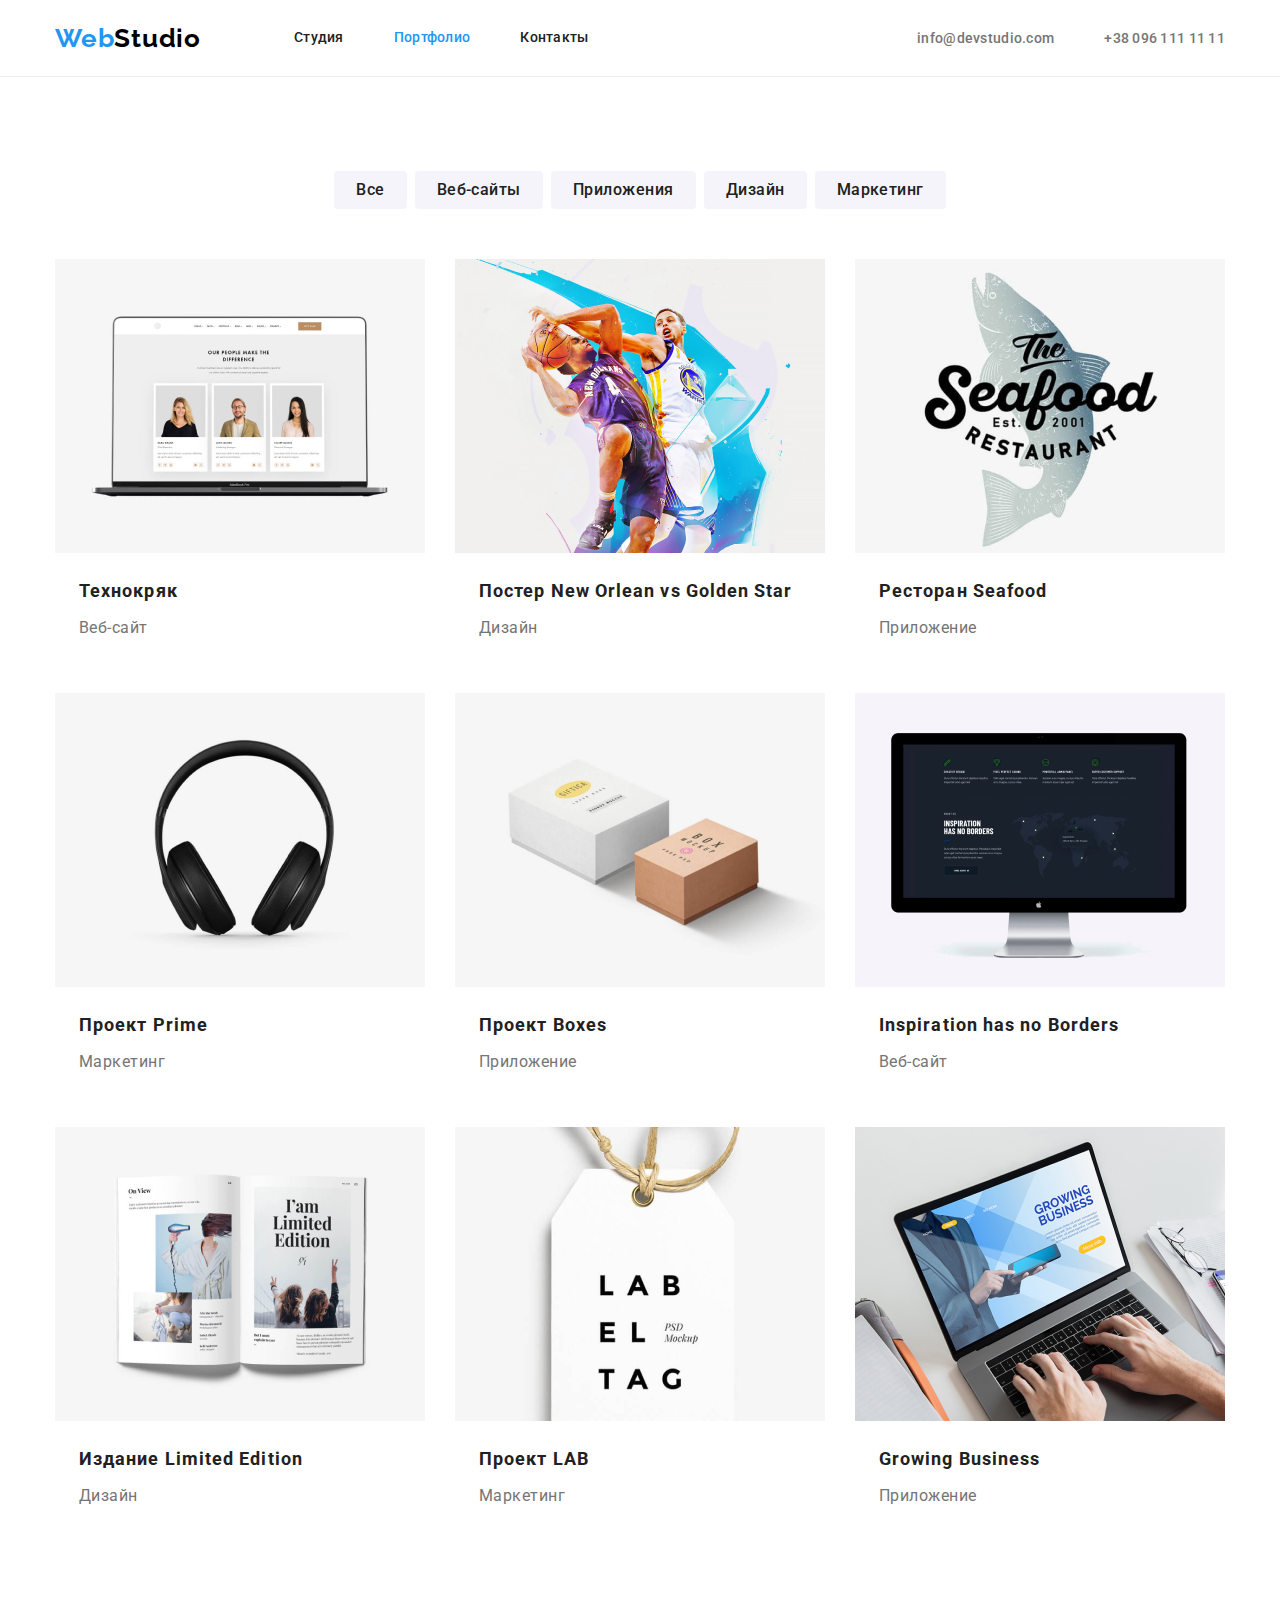
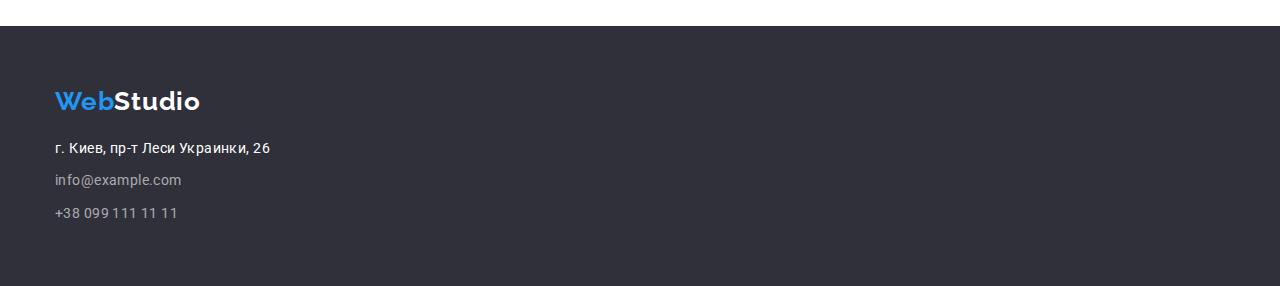
==== portfolio.html @ 9922e3a5 "Добавляет основные файлы" ====
<!DOCTYPE html>
<html lang="ru">
	<head>
		<meta charset="UTF-8" />
		<meta name="viewport" content="width=device-width, initial-scale=1.0" />
		<title>Document</title>

		<link
			href="https://fonts.googleapis.com/css2?family=Raleway&family=Roboto:wght@400;500;700;900&display=swap"
			rel="stylesheet"
		/>
		<link
			rel="stylesheet"
			href="https://cdnjs.cloudflare.com/ajax/libs/modern-normalize/0.7.0/modern-normalize.min.css"
		/>
		<link rel="stylesheet" href="./css/styles.css" />
	</head>
	<body>
		<!-- Навигация -->

		<header class="page-header">
			<div class="container main-nav">
				<nav class="nav">
					<a href="./index.html" class="link logo">
						<span class="logo-web">Web</span><span class="logo-studio">Studio</span></a
					>
					<ul class="site-nav list">
						<li class="item"><a href="./index.html" class="link">Студия</a></li>
						<li class="item"><a href="./portfolio.html" class="link current">Портфолио</a></li>
						<li class="item"><a href="" class="link">Контакты</a></li>
					</ul>
				</nav>

				<ul class="contacts list">
					<li class="item"><a href="mailto:info@devstudio.com" class="contacts-header link">info@devstudio.com</a></li>
					<li class="item"><a href="tel:+380961111111" class="contacts-header link">+38 096 111 11 11</a></li>
				</ul>
			</div>
		</header>
		<main>
			<section class="section">
				<div class="container portfolio">
					<!-- <h1 class="section-title">Портфолио</h1> -->
					<ul class="button-list list">
						<li class="button-item"><button type="button" class="portfolio-button">Все</button></li>
						<li class="button-item"><button type="button" class="portfolio-button">Веб-сайты</button></li>
						<li class="button-item"><button type="button" class="portfolio-button">Приложения</button></li>
						<li class="button-item"><button type="button" class="portfolio-button">Дизайн</button></li>
						<li class="button-item"><button type="button" class="portfolio-button">Маркетинг</button></li>
					</ul>
				</div>
				<div class="container">
					<ul class="gallery list">
						<li class="item">
							<a href="" class="link">
								<img src="./images/tehnokryak.jpg" alt="" width="370" />
								<h2 class="title">Технокряк</h2>
								<p class="text">Веб-сайт</p>
							</a>
						</li>
						<li class="item">
							<a href="" class="link"
								><img src="./images/new-orlean.jpg" alt="" width="370" />
								<h2 class="title">Постер New Orlean vs Golden Star</h2>
								<p class="text">Дизайн</p>
							</a>
						</li>
						<li class="item">
							<a href="" class="link"
								><img src="./images/seafood.jpg" alt="" width="370" />
								<h2 class="title">Ресторан Seafood</h2>
								<p class="text">Приложение</p>
							</a>
						</li>
						<li class="item">
							<a href="" class="link"
								><img src="./images/prime.jpg" alt="" width="370" />
								<h2 class="title">Проект Prime</h2>
								<p class="text">Маркетинг</p>
							</a>
						</li>
						<li class="item">
							<a href="" class="link"
								><img src="./images/boxes.jpg" alt="" width="370" />
								<h2 class="title">Проект Boxes</h2>
								<p class="text">Приложение</p>
							</a>
						</li>
						<li class="item">
							<a href="" class="link"
								><img src="./images/inspiration.jpg" alt="" width="370" />
								<h2 class="title">Inspiration has no Borders</h2>
								<p class="text">Веб-сайт</p>
							</a>
						</li>
						<li class="item">
							<a href="" class="link"
								><img src="./images/limited.jpg" alt="" width="370" />
								<h2 class="title">Издание Limited Edition</h2>
								<p class="text">Дизайн</p>
							</a>
						</li>
						<li class="item">
							<a href="" class="link"
								><img src="./images/lab.jpg" alt="" width="370" />
								<h2 class="title">Проект LAB</h2>
								<p class="text">Маркетинг</p>
							</a>
						</li>
						<li class="item">
							<a href="" class="link"
								><img src="./images/business.jpg" alt="" width="370" />
								<h2 class="title">Growing Business</h2>
								<p class="text">Приложение</p>
							</a>
						</li>
					</ul>
				</div>
			</section>
		</main>
		<footer class="page-footer">
			<div class="container">
				<a href="./index.html" class="link logo">
					<span class="logo-web">Web</span><span class="logo-footer">Studio</span></a
				>
				<address class="address">
					<span class="address-footer">г. Киев, пр-т Леси Украинки, 26</span>
					<a href="mailto:info@example.com" class="contacts-footer link">info@example.com</a>
					<a href="tel:+380991111111" class="contacts-footer link">+38 099 111 11 11</a>
				</address>
			</div>
		</footer>
	</body>
</html>
---- css/styles.css ----
:root {
	--primary-text-color: #757575;
	--title-text-color: #212121;
	--accent-color: #2196f3;
	--text-white: #ffffff;
	--bg-secondary: #f5f4fa;
}

body {
	font-family: "Roboto", sans-serif;
	background-color: var(--text-white);
	color: var(--primary-text-color);
}

/* Common */

img {
	display: block;
	min-width: 100%;
	height: auto;
}

.list {
	list-style: none;
	margin: 0;
	padding: 0;
}

.link {
	text-decoration: none;
}

.container {
	width: 1200px;
	padding-left: 15px;
	padding-right: 15px;
	margin-left: auto;
	margin-right: auto;
	/* outline: 2px solid red; */
}

.section {
	padding-top: 94px;
	padding-bottom: 94px;
	/* outline: 2px solid green; */
}

/* .section .item + .item {
	margin-left: 30px;
} */

.section-title {
	margin-top: 0;
	margin-bottom: 50px;

	color: var(--title-text-color);
	font-weight: 700;
	font-size: 36px;
	line-height: 1.16;
	text-align: center;
	letter-spacing: 0.03em;
}

.title {
	margin: 0;
	margin-bottom: 10px;

	color: var(--title-text-color);
}

.text {
	margin: 0;
	color: var(--primary-text-color);
}

/* Site nav */

.page-header {
	border-bottom: 1px solid #ececec;
}

/* Logo */

.logo {
	font-family: "Raleway", sans-serif;
	font-weight: 700;
	font-size: 26px;
	line-height: 1.19;
	letter-spacing: 0.03em;
}

.logo-web {
	color: var(--accent-color);
}

.logo-studio {
	color: #000000;
}

/* main nav */

.main-nav {
	display: flex;
	align-items: center;
}

.nav {
	display: flex;
	align-items: center;
}

.site-nav {
	display: flex;
	margin-left: 93px;
}

.site-nav .item + .item {
	margin-left: 50px;
}

/* .site-nav .item:not(:last-child) {
	margin-right: 50px;
} */

/* .site-nav .item {
	margin-right: 50px;
}

.site-nav .item:last-child {
	margin: 0;
} */

.site-nav .link {
	display: block;
	padding-top: 30px;
	padding-bottom: 30px;

	color: var(--title-text-color);
	font-weight: 500;
	font-size: 14px;
	line-height: 1.14;
	letter-spacing: 0.02em;
}

.site-nav .link:hover,
.site-nav .link:focus {
	color: var(--accent-color);
}

.site-nav .link.current {
	color: var(--accent-color);
}

/* contacts */

.contacts {
	display: flex;
	margin-left: auto;
}

.contacts .item + .item {
	margin-left: 50px;
}

.contacts-header {
	color: var(--primary-text-color);
	font-weight: 500;
	font-size: 14px;
	line-height: 1.14;
	letter-spacing: 0.02em;
}

.contacts-header:hover,
.contacts-header:focus {
	color: var(--accent-color);
}

/* HERO */

.hero {
	text-align: center;
	background-color: #2f303a;
}

.hero-title {
	color: var(--text-white);
	margin-top: 0;
	margin-bottom: 30px;
	font-weight: 900;
	font-size: 44px;
	line-height: 1.5;
	letter-spacing: 0.06em;
	text-transform: uppercase;
}

.hero-button {
	border: none;
	box-shadow: 0px 4px 4px rgba(0, 0, 0, 0.15);
	border-radius: 4px;
	padding: 10px 32px;
	min-width: 200px;

	background-color: var(--accent-color);
	color: var(--text-white);
	font-size: 16px;
	line-height: 1.9;
	text-align: center;
	letter-spacing: 0.06em;
}

/* Features */

.features {
	display: flex;
	flex-wrap: wrap;
}

.features .title {
	color: var(--title-text-color);
	font-weight: 700;
	font-size: 14px;
	line-height: 1.14;
	letter-spacing: 0.03em;
	text-transform: uppercase;
}
.features .text {
	font-weight: 400;
	font-size: 14px;
	line-height: 1.7;
	letter-spacing: 0.03em;
}

.features .item {
	flex-basis: calc((100% - 3 * 30px) / 4);
}

.features .item:not(:last-child) {
	margin-right: 30px;
}

/* Work */

.section.work {
	padding-top: 0;
}

.work {
	display: flex;
}

.work .item {
	flex-basis: calc((100% - 2 * 30px) / 3);
}

.work .item:not(:last-child) {
	margin-right: 30px;
}

/* STAFF */

.section.staff {
	flex-wrap: wrap;
	background-color: var(--bg-secondary);
}

.staff-list {
	display: flex;
}

.staff-list .item {
	flex-basis: calc((100% - 3 * 30px) / 4);
	box-shadow: 0px 1px 3px rgba(0, 0, 0, 0.12), 0px 1px 1px rgba(0, 0, 0, 0.14), 0px 2px 1px rgba(0, 0, 0, 0.2);
	border-radius: 0px 0px 4px 4px;
	background-color: var(--text-white);
}

.staff-list .item:not(:last-child) {
	margin-right: 30px;
}

.staff-list .title {
	margin-top: 30px;

	color: var(--title-text-color);
	font-weight: 500;
	font-size: 16px;
	line-height: 1.3;
	text-align: center;
	letter-spacing: 0.03em;
}

.staff-list .text {
	padding-bottom: 30px;
	font-weight: 400;
	font-size: 16px;
	line-height: 1.18;
	text-align: center;
	letter-spacing: 0.03em;
}

/* Footer */

.page-footer {
	padding-top: 60px;
	padding-bottom: 60px;
	background-color: #2f303a;
}

.page-footer .logo {
	display: block;
	margin-bottom: 20px;
}

.logo-footer {
	font-weight: 700;
	color: var(--text-white);
}

.address {
	font-style: normal;
	font-weight: 400;
	font-size: 14px;
	line-height: 1.7;
	letter-spacing: 0.03em;
}

.address-footer {
	display: block;
	margin-bottom: 9px;

	color: var(--text-white);
}

.contacts-footer {
	display: block;
	color: rgba(255, 255, 255, 0.6);
}

.contacts-footer:not(:last-child) {
	margin-bottom: 9px;
}

/* Портфолио */

.button-list {
	display: flex;
	margin-bottom: 50px;
	justify-content: center;
}

.portfolio-button {
	border: none;
	border-radius: 4px;
	padding: 6px 22px;

	background-color: var(--bg-secondary);
	color: var(--title-text-color);
	font-weight: 500;
	font-size: 16px;
	line-height: 1.6;
	letter-spacing: 0.03em;
}

.button-item:not(:last-child) {
	margin-right: 8px;
}

.portfolio-button:hover,
.portfolio-button:focus {
	background-color: var(--accent-color);
	color: var(--text-white);
	box-shadow: 0px 4px 4px rgba(0, 0, 0, 0.15);
}

.gallery {
	display: flex;
	flex-wrap: wrap;
}

.gallery .item {
	flex-basis: calc((100% - 2 * 30px) / 3);
	margin-right: 30px;
	margin-bottom: 30px;
}

.gallery .item:nth-child(3n + 1) {
	margin-left: 0;
}

.gallery .item:nth-child(3n) {
	margin-right: 0;
}

.gallery .item:nth-last-child(-n + 3) {
	margin-bottom: 0;
}

.gallery .title {
	margin-top: 20px;
	margin-bottom: 4px;
	padding-left: 24px;
	padding-right: 24px;

	font-weight: bold;
	font-style: normal;
	font-size: 18px;
	line-height: 2;
	letter-spacing: 0.06em;
}

.gallery .text {
	padding-left: 24px;
	padding-right: 24px;
	padding-bottom: 20px;

	font-weight: 400;
	font-size: 16px;
	line-height: 1.9;
	letter-spacing: 0.03em;
}
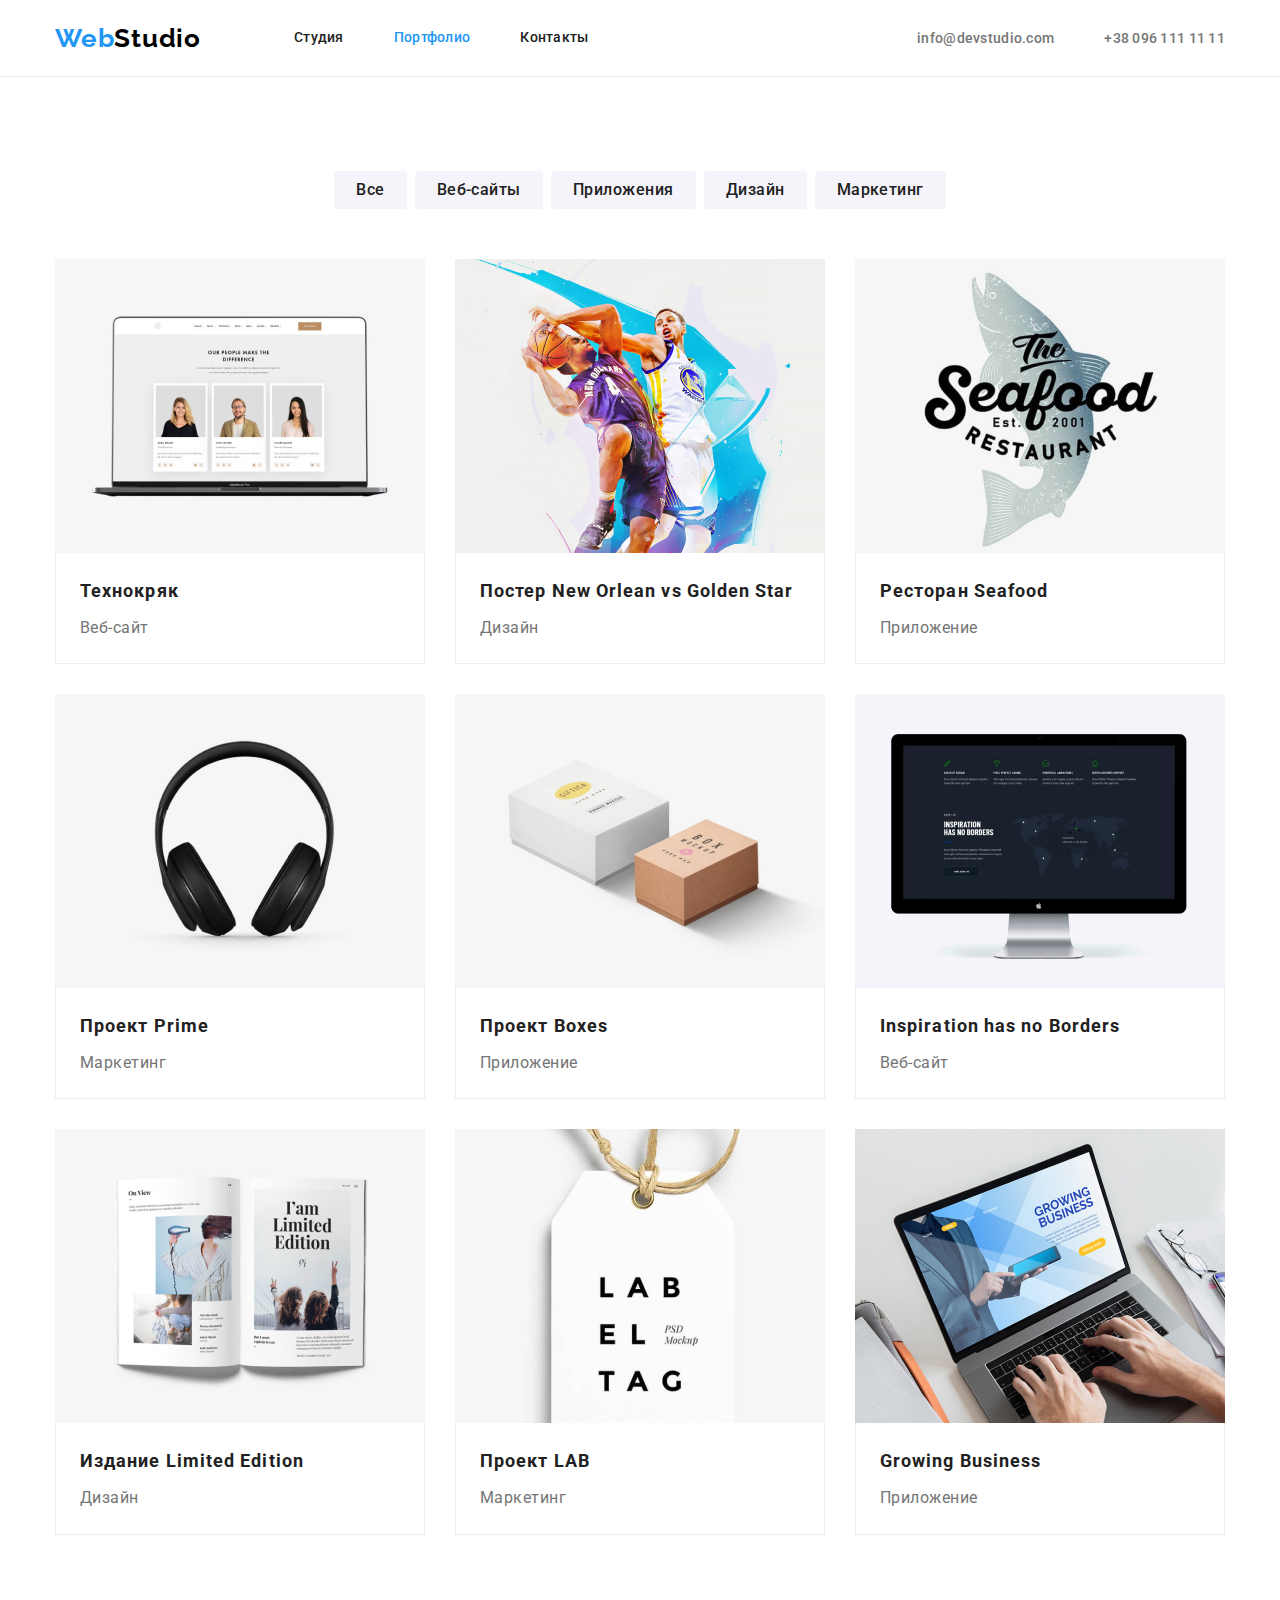
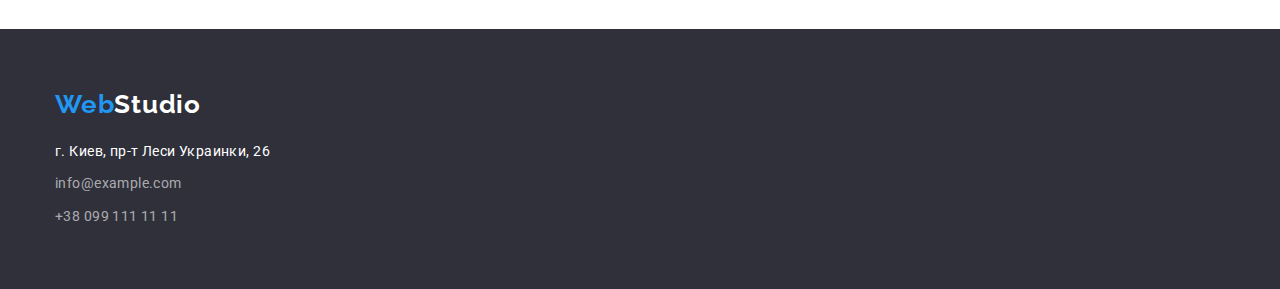
==== commit 99479096: "Вносит правки в Наша команда" ====
--- a/portfolio.html
+++ b/portfolio.html
@@ -54,64 +54,82 @@
 						<li class="item">
 							<a href="" class="link">
 								<img src="./images/tehnokryak.jpg" alt="" width="370" />
-								<h2 class="title">Технокряк</h2>
-								<p class="text">Веб-сайт</p>
+								<div class="gallery-content">
+									<h2 class="title">Технокряк</h2>
+									<p class="text">Веб-сайт</p>
+								</div>
 							</a>
 						</li>
 						<li class="item">
 							<a href="" class="link"
 								><img src="./images/new-orlean.jpg" alt="" width="370" />
-								<h2 class="title">Постер New Orlean vs Golden Star</h2>
-								<p class="text">Дизайн</p>
+								<div class="gallery-content">
+									<h2 class="title">Постер New Orlean vs Golden Star</h2>
+									<p class="text">Дизайн</p>
+								</div>
 							</a>
 						</li>
 						<li class="item">
 							<a href="" class="link"
 								><img src="./images/seafood.jpg" alt="" width="370" />
-								<h2 class="title">Ресторан Seafood</h2>
-								<p class="text">Приложение</p>
+								<div class="gallery-content">
+									<h2 class="title">Ресторан Seafood</h2>
+									<p class="text">Приложение</p>
+								</div>
 							</a>
 						</li>
 						<li class="item">
 							<a href="" class="link"
 								><img src="./images/prime.jpg" alt="" width="370" />
-								<h2 class="title">Проект Prime</h2>
-								<p class="text">Маркетинг</p>
+								<div class="gallery-content">
+									<h2 class="title">Проект Prime</h2>
+									<p class="text">Маркетинг</p>
+								</div>
 							</a>
 						</li>
 						<li class="item">
 							<a href="" class="link"
 								><img src="./images/boxes.jpg" alt="" width="370" />
-								<h2 class="title">Проект Boxes</h2>
-								<p class="text">Приложение</p>
+								<div class="gallery-content">
+									<h2 class="title">Проект Boxes</h2>
+									<p class="text">Приложение</p>
+								</div>
 							</a>
 						</li>
 						<li class="item">
 							<a href="" class="link"
 								><img src="./images/inspiration.jpg" alt="" width="370" />
-								<h2 class="title">Inspiration has no Borders</h2>
-								<p class="text">Веб-сайт</p>
+								<div class="gallery-content">
+									<h2 class="title">Inspiration has no Borders</h2>
+									<p class="text">Веб-сайт</p>
+								</div>
 							</a>
 						</li>
 						<li class="item">
 							<a href="" class="link"
 								><img src="./images/limited.jpg" alt="" width="370" />
-								<h2 class="title">Издание Limited Edition</h2>
-								<p class="text">Дизайн</p>
+								<div class="gallery-content">
+									<h2 class="title">Издание Limited Edition</h2>
+									<p class="text">Дизайн</p>
+								</div>
 							</a>
 						</li>
 						<li class="item">
 							<a href="" class="link"
 								><img src="./images/lab.jpg" alt="" width="370" />
-								<h2 class="title">Проект LAB</h2>
-								<p class="text">Маркетинг</p>
+								<div class="gallery-content">
+									<h2 class="title">Проект LAB</h2>
+									<p class="text">Маркетинг</p>
+								</div>
 							</a>
 						</li>
 						<li class="item">
 							<a href="" class="link"
 								><img src="./images/business.jpg" alt="" width="370" />
-								<h2 class="title">Growing Business</h2>
-								<p class="text">Приложение</p>
+								<div class="gallery-content">
+									<h2 class="title">Growing Business</h2>
+									<p class="text">Приложение</p>
+								</div>
 							</a>
 						</li>
 					</ul>
--- a/css/styles.css
+++ b/css/styles.css
@@ -278,9 +278,12 @@
 	margin-right: 30px;
 }
 
+.staff-content {
+	padding-top: 30px;
+	padding-bottom: 30px;
+}
+
 .staff-list .title {
-	margin-top: 30px;
-
 	color: var(--title-text-color);
 	font-weight: 500;
 	font-size: 16px;
@@ -290,12 +293,22 @@
 }
 
 .staff-list .text {
-	padding-bottom: 30px;
 	font-weight: 400;
 	font-size: 16px;
 	line-height: 1.18;
 	text-align: center;
 	letter-spacing: 0.03em;
+}
+
+/* Clients */
+
+.clients {
+	background-color: thistle;
+}
+
+.clients-list {
+	display: flex;
+	flex-wrap: wrap;
 }
 
 /* Footer */
@@ -340,7 +353,7 @@
 	margin-bottom: 9px;
 }
 
-/* Портфолио */
+/* Portfolio */
 
 .button-list {
 	display: flex;
@@ -396,7 +409,6 @@
 }
 
 .gallery .title {
-	margin-top: 20px;
 	margin-bottom: 4px;
 	padding-left: 24px;
 	padding-right: 24px;
@@ -411,10 +423,17 @@
 .gallery .text {
 	padding-left: 24px;
 	padding-right: 24px;
-	padding-bottom: 20px;
 
 	font-weight: 400;
 	font-size: 16px;
 	line-height: 1.9;
 	letter-spacing: 0.03em;
 }
+
+.gallery-content {
+	padding-top: 20px;
+	padding-bottom: 20px;
+	border-bottom: 1px solid #eeeeee;
+	border-left: 1px solid #eeeeee;
+	border-right: 1px solid #eeeeee;
+}
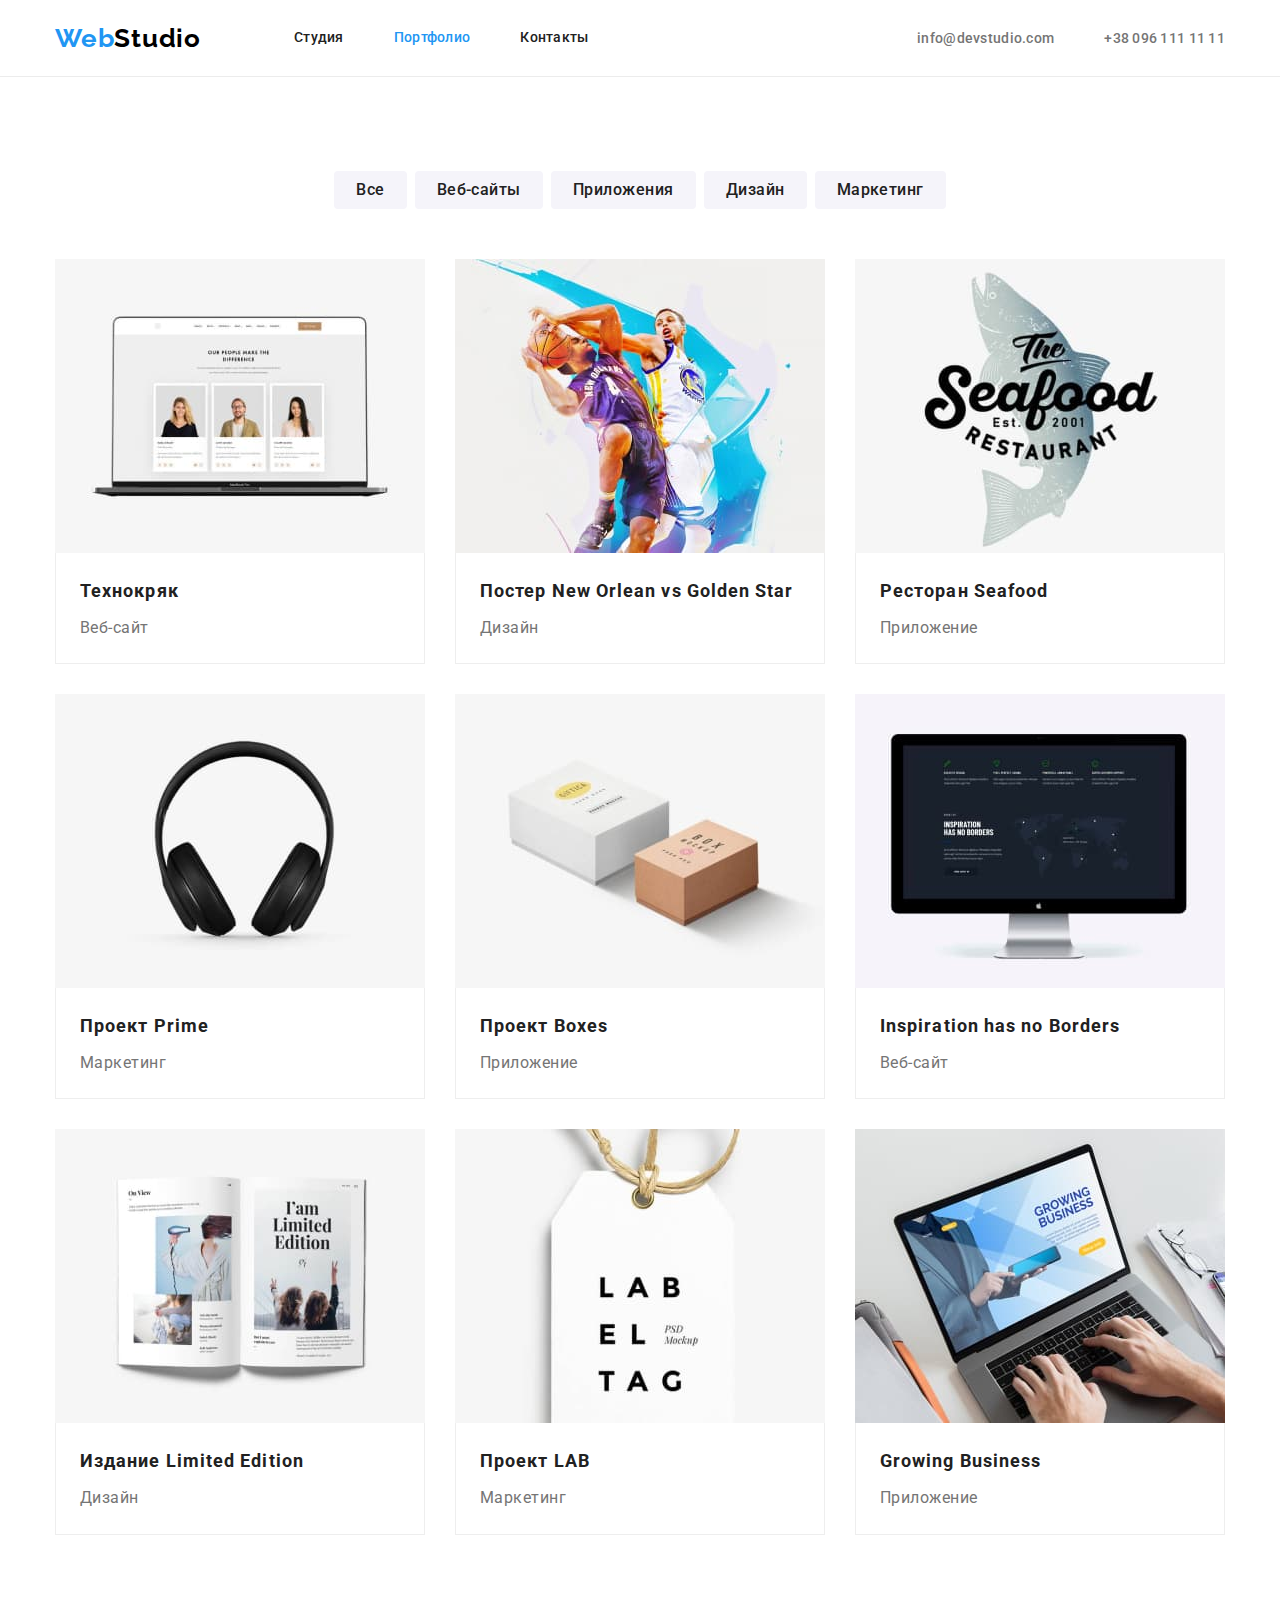
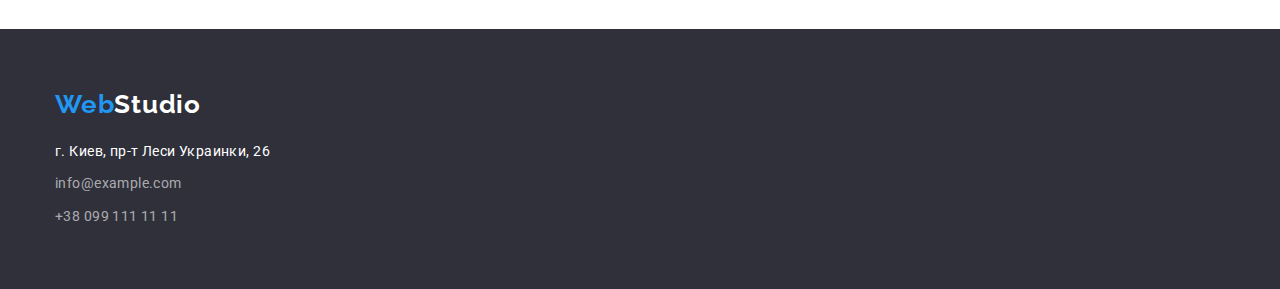
==== commit 47a3dc28: "Добавляет оптимизированные изображения" ====
--- a/portfolio.html
+++ b/portfolio.html
@@ -40,7 +40,7 @@
 		<main>
 			<section class="section">
 				<div class="container portfolio">
-					<!-- <h1 class="section-title">Портфолио</h1> -->
+					<h1 class="visually-hidden">Портфолио</h1>
 					<ul class="button-list list">
 						<li class="button-item"><button type="button" class="portfolio-button">Все</button></li>
 						<li class="button-item"><button type="button" class="portfolio-button">Веб-сайты</button></li>
--- a/css/styles.css
+++ b/css/styles.css
@@ -18,6 +18,19 @@
 	display: block;
 	min-width: 100%;
 	height: auto;
+}
+
+.visually-hidden {
+	position: absolute;
+	width: 1px;
+	height: 1px;
+	margin: -1px;
+	border: 0;
+	padding: 0;
+	clip: rect(0 0 0 0);
+	clip-path: inset(50%);
+	overflow: hidden;
+	white-space: nowrap;
 }
 
 .list {
@@ -178,8 +191,19 @@
 /* HERO */
 
 .hero {
+	max-width: 1600px;
+	height: 600px;
+	margin-left: auto;
+	margin-right: auto;
+	background-repeat: no-repeat;
+	background-size: cover;
+
 	text-align: center;
-	background-color: #2f303a;
+	background-image: linear-gradient(to right, rgba(47, 48, 58, 0.4), rgba(47, 48, 58, 0.4)) url("../images/hero.jpg");
+}
+
+.hero > .container {
+	max-width: 700px;
 }
 
 .hero-title {
@@ -410,8 +434,6 @@
 
 .gallery .title {
 	margin-bottom: 4px;
-	padding-left: 24px;
-	padding-right: 24px;
 
 	font-weight: bold;
 	font-style: normal;
@@ -421,9 +443,6 @@
 }
 
 .gallery .text {
-	padding-left: 24px;
-	padding-right: 24px;
-
 	font-weight: 400;
 	font-size: 16px;
 	line-height: 1.9;
@@ -431,8 +450,7 @@
 }
 
 .gallery-content {
-	padding-top: 20px;
-	padding-bottom: 20px;
+	padding: 20px 24px;
 	border-bottom: 1px solid #eeeeee;
 	border-left: 1px solid #eeeeee;
 	border-right: 1px solid #eeeeee;
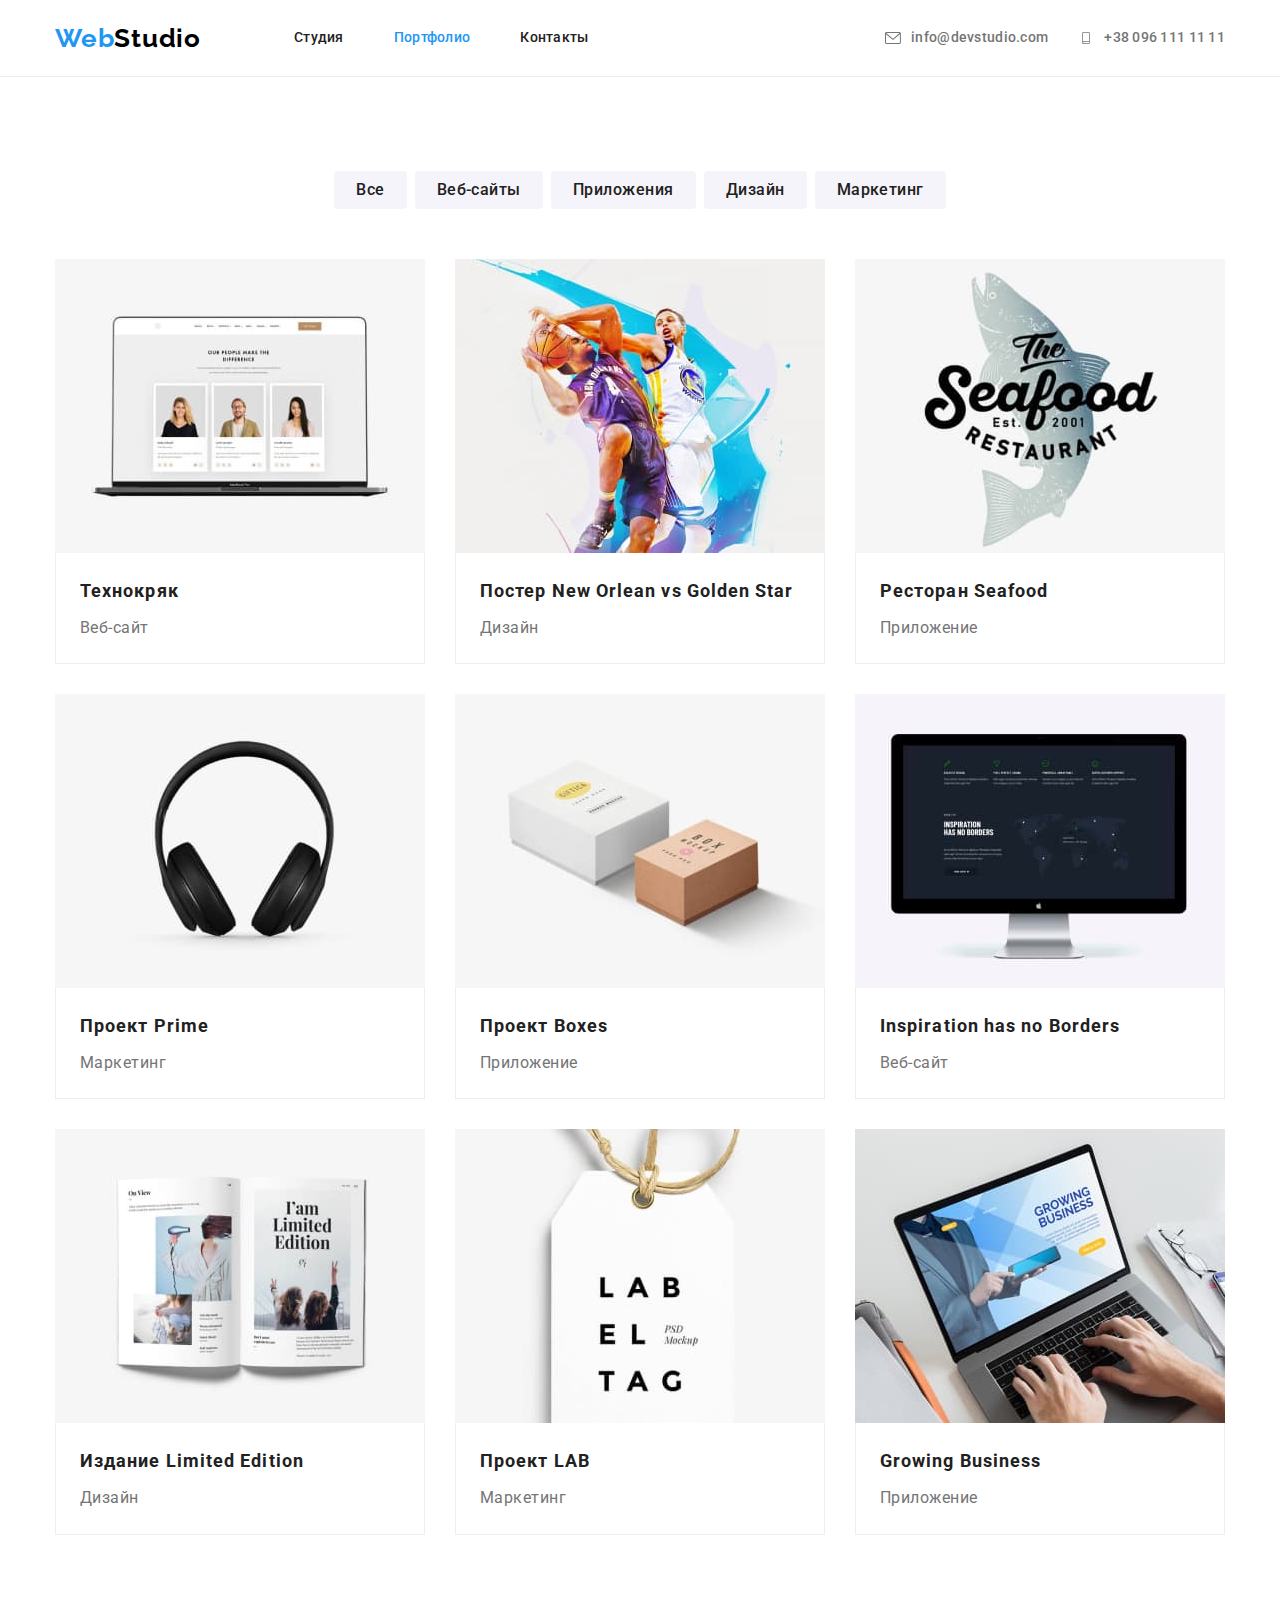
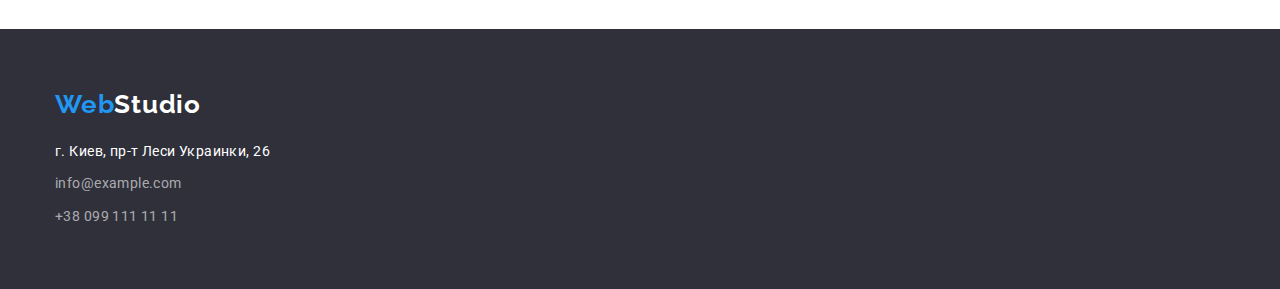
==== commit 1a8335e4: "Добавляет иконки contacts" ====
--- a/portfolio.html
+++ b/portfolio.html
@@ -32,8 +32,22 @@
 				</nav>
 
 				<ul class="contacts list">
-					<li class="item"><a href="mailto:info@devstudio.com" class="contacts-header link">info@devstudio.com</a></li>
-					<li class="item"><a href="tel:+380961111111" class="contacts-header link">+38 096 111 11 11</a></li>
+					<li class="item">
+						<a href="mailto:info@devstudio.com" class="contacts-header link">
+							<svg class="icon-envelope">
+								<use href="./images/symbol-defs.svg#icon-envelope"></use>
+							</svg>
+							info@devstudio.com</a
+						>
+					</li>
+					<li class="item">
+						<a href="tel:+380961111111" class="contacts-header link">
+							<svg class="icon-envelope">
+								<use href="./images/symbol-defs.svg#icon-smartphone"></use>
+							</svg>
+							+38 096 111 11 11</a
+						>
+					</li>
 				</ul>
 			</div>
 		</header>
--- a/css/styles.css
+++ b/css/styles.css
@@ -172,20 +172,37 @@
 }
 
 .contacts .item + .item {
-	margin-left: 50px;
+	margin-left: 30px;
 }
 
 .contacts-header {
-	color: var(--primary-text-color);
+	display: flex;
+
 	font-weight: 500;
 	font-size: 14px;
 	line-height: 1.14;
 	letter-spacing: 0.02em;
+	color: var(--primary-text-color);
 }
 
 .contacts-header:hover,
 .contacts-header:focus {
 	color: var(--accent-color);
+}
+
+.icon-envelope {
+	width: 16px;
+	height: 12px;
+	margin-right: 10px;
+	align-self: center;
+	fill: currentColor;
+}
+
+.icon-smartphone {
+	width: 16px;
+	height: 12px;
+	margin-right: 10px;
+	fill: currentColor;
 }
 
 /* HERO */
@@ -195,11 +212,12 @@
 	height: 600px;
 	margin-left: auto;
 	margin-right: auto;
+
+	background-color: #2f303a;
+	text-align: center;
+	background-image: linear-gradient(to right, rgba(47, 48, 58, 0.4), rgba(47, 48, 58, 0.4)), url("../images/hero.jpg");
 	background-repeat: no-repeat;
 	background-size: cover;
-
-	text-align: center;
-	background-image: linear-gradient(to right, rgba(47, 48, 58, 0.4), rgba(47, 48, 58, 0.4)) url("../images/hero.jpg");
 }
 
 .hero > .container {
@@ -210,6 +228,7 @@
 	color: var(--text-white);
 	margin-top: 0;
 	margin-bottom: 30px;
+	padding-top: 200px;
 	font-weight: 900;
 	font-size: 44px;
 	line-height: 1.5;
@@ -262,6 +281,34 @@
 	margin-right: 30px;
 }
 
+.features > .item::before {
+	content: "";
+	display: block;
+	height: 120px;
+	margin-bottom: 30px;
+	border-radius: 4px;
+	background-repeat: no-repeat;
+	background-size: 70px 70px;
+	background-position: center;
+	background-color: var(--bg-secondary);
+}
+
+.icon-mark::before {
+	background-image: url(../images/antenna.svg);
+}
+
+.icon-punctuality::before {
+	background-image: url(../images/clock.svg);
+}
+
+.icon-scheduling::before {
+	background-image: url(../images/diagram.svg);
+}
+
+.icon-technology::before {
+	background-image: url(../images/astronaut.svg);
+}
+
 /* Work */
 
 .section.work {
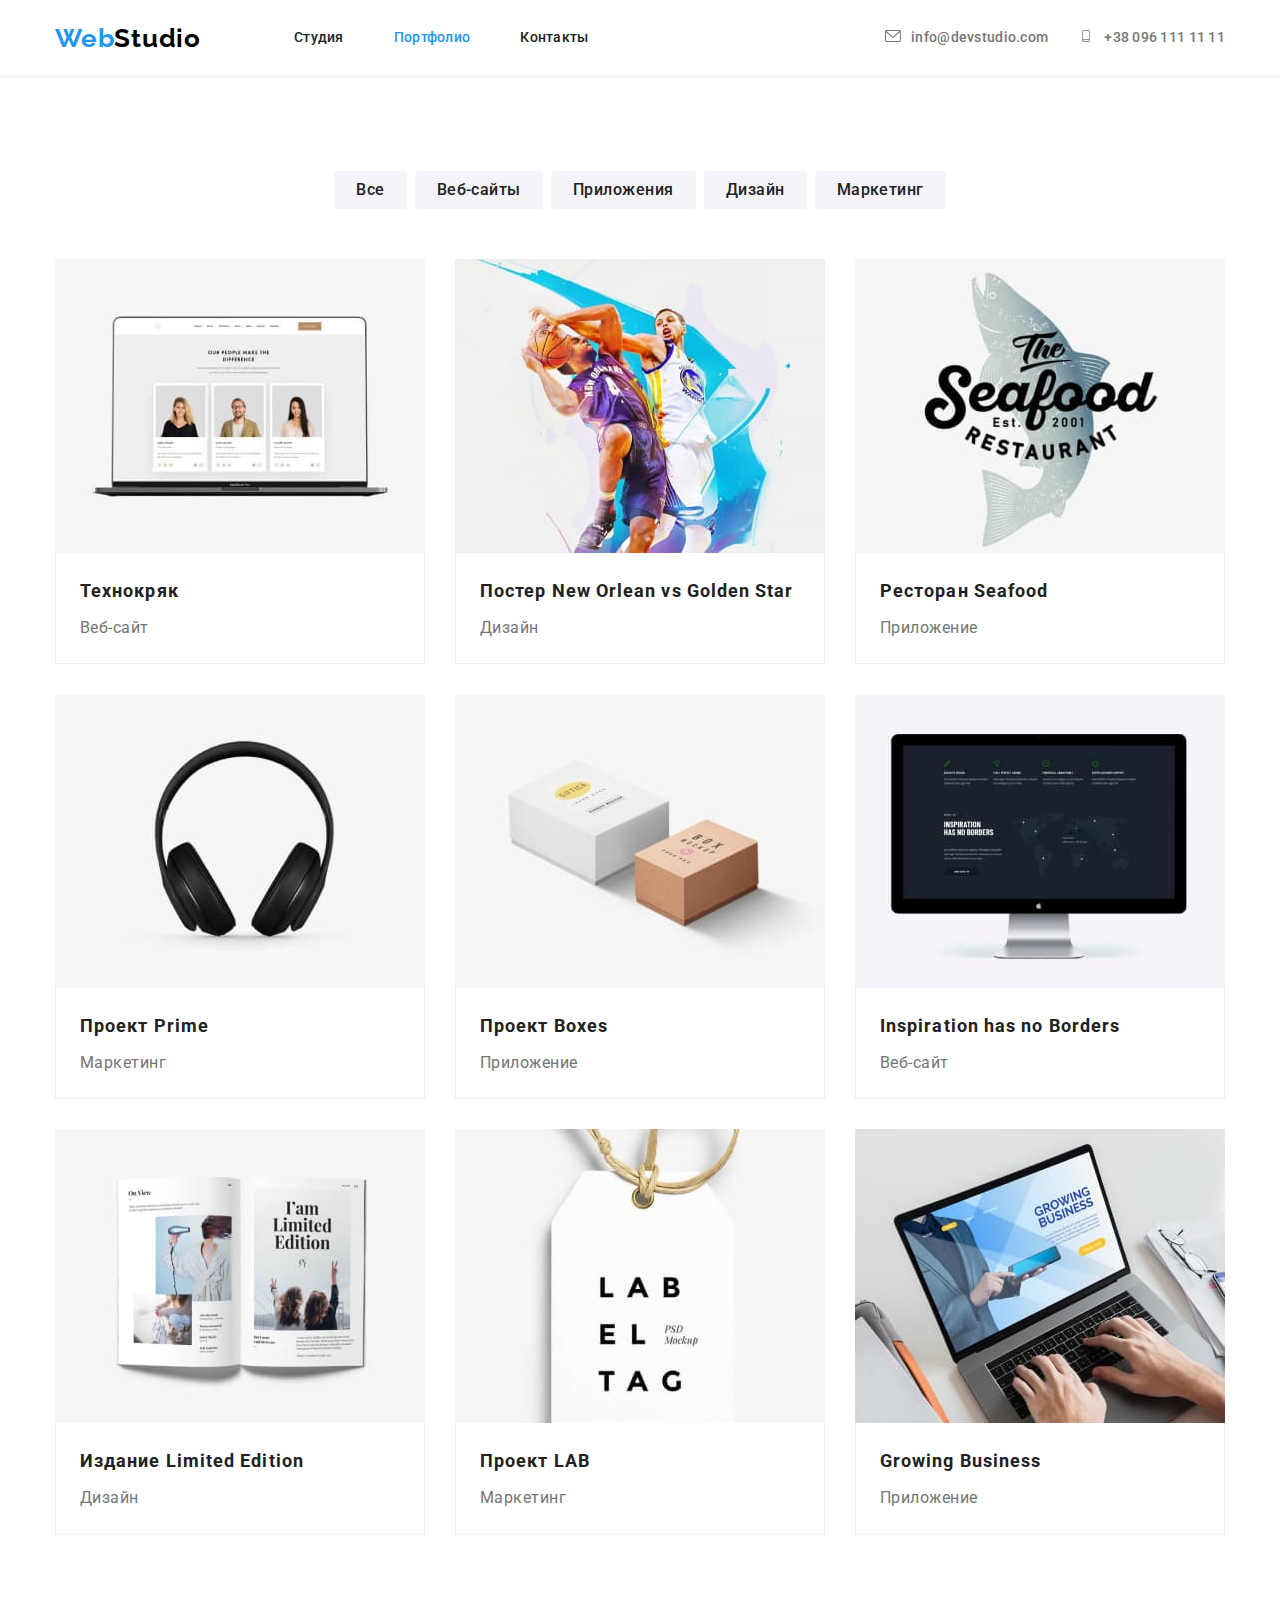
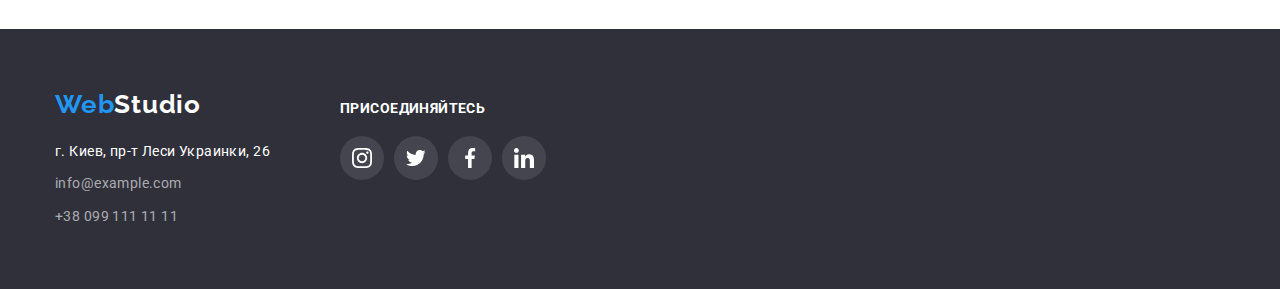
==== commit 889bb34a: "Добавляет в футер Присоединяйся" ====
--- a/portfolio.html
+++ b/portfolio.html
@@ -151,15 +151,50 @@
 			</section>
 		</main>
 		<footer class="page-footer">
-			<div class="container">
-				<a href="./index.html" class="link logo">
-					<span class="logo-web">Web</span><span class="logo-footer">Studio</span></a
-				>
-				<address class="address">
-					<span class="address-footer">г. Киев, пр-т Леси Украинки, 26</span>
-					<a href="mailto:info@example.com" class="contacts-footer link">info@example.com</a>
-					<a href="tel:+380991111111" class="contacts-footer link">+38 099 111 11 11</a>
-				</address>
+			<div class="container footer-container">
+				<div class="contacts-container">
+					<a href="./index.html" class="link logo">
+						<span class="logo-web">Web</span><span class="logo-footer">Studio</span></a
+					>
+					<address class="address">
+						<span class="address-footer">г. Киев, пр-т Леси Украинки, 26</span>
+						<a href="mailto:info@example.com" class="contacts-footer link">info@example.com</a>
+						<a href="tel:+380991111111" class="contacts-footer link">+38 099 111 11 11</a>
+					</address>
+				</div>
+				<div class="join-container">
+					<p class="text-footer">Присоединяйтесь</p>
+					<ul class="social-list footer list">
+						<li class="social-item">
+							<a href="" class="social-link">
+								<svg class="icon" width="20" height="20">
+									<use href="./images/symbol-defs.svg#icon-instagram"></use>
+								</svg>
+							</a>
+						</li>
+						<li class="social-item">
+							<a href="" class="social-link">
+								<svg class="icon" width="20" height="20">
+									<use href="./images/symbol-defs.svg#icon-twitter"></use>
+								</svg>
+							</a>
+						</li>
+						<li class="social-item">
+							<a href="" class="social-link">
+								<svg class="icon" width="20" height="20">
+									<use href="./images/symbol-defs.svg#icon-facebook"></use>
+								</svg>
+							</a>
+						</li>
+						<li class="social-item">
+							<a href="" class="social-link">
+								<svg class="icon" width="20" height="20">
+									<use href="./images/symbol-defs.svg#icon-linkedin"></use>
+								</svg>
+							</a>
+						</li>
+					</ul>
+				</div>
 			</div>
 		</footer>
 	</body>
--- a/css/styles.css
+++ b/css/styles.css
@@ -49,13 +49,11 @@
 	padding-right: 15px;
 	margin-left: auto;
 	margin-right: auto;
-	/* outline: 2px solid red; */
 }
 
 .section {
 	padding-top: 94px;
 	padding-bottom: 94px;
-	/* outline: 2px solid green; */
 }
 
 /* .section .item + .item {
@@ -194,7 +192,6 @@
 	width: 16px;
 	height: 12px;
 	margin-right: 10px;
-	align-self: center;
 	fill: currentColor;
 }
 
@@ -249,6 +246,14 @@
 	line-height: 1.9;
 	text-align: center;
 	letter-spacing: 0.06em;
+	cursor: pointer;
+	outline: none;
+}
+
+.hero-button:hover {
+	background: #188ce8;
+	box-shadow: 0px 4px 4px rgba(0, 0, 0, 0.15);
+	border-radius: 4px;
 }
 
 /* Features */
@@ -364,6 +369,7 @@
 }
 
 .staff-list .text {
+	margin-bottom: 16px;
 	font-weight: 400;
 	font-size: 16px;
 	line-height: 1.18;
@@ -371,23 +377,85 @@
 	letter-spacing: 0.03em;
 }
 
+.staff-list .social-list {
+	display: flex;
+	justify-content: center;
+}
+
+.staff-list .social-link {
+	display: inline-flex;
+	justify-content: center;
+	align-items: center;
+	background-color: var(--text-white);
+	border-radius: 50%;
+	width: 44px;
+	height: 44px;
+}
+
+.staff-list .social-link:hover {
+	background-color: var(--accent-color);
+}
+
+.staff-list .icon {
+	fill: #afb1b8;
+}
+
+.social-link:hover .icon {
+	fill: var(--text-white);
+}
+
+.social-list .social-item:not(:last-child) {
+	margin-right: 10px;
+}
+
 /* Clients */
 
-.clients {
-	background-color: thistle;
-}
-
 .clients-list {
-	display: flex;
+	display: inline-flex;
 	flex-wrap: wrap;
 }
 
+.clients-item:not(:last-child) {
+	margin-right: 30px;
+}
+
+.clients-link:hover {
+	border: 1px solid var(--accent-color);
+	fill: var(--accent-color);
+}
+.clients-link {
+	display: flex;
+	justify-content: center;
+	align-items: center;
+	width: 170px;
+	height: 90px;
+	border: 1px solid #afb1b8;
+	border-radius: 4px;
+	fill: #afb1b8;
+}
+
 /* Footer */
+
+.page-footer .footer-container {
+	display: flex;
+	align-items: baseline;
+}
 
 .page-footer {
 	padding-top: 60px;
 	padding-bottom: 60px;
 	background-color: #2f303a;
+}
+
+.text-footer {
+	color: var(--text-white);
+	margin: 0;
+	margin-bottom: 20px;
+	font-weight: bold;
+	font-size: 14px;
+	line-height: 1.1;
+	letter-spacing: 0.03em;
+	text-transform: uppercase;
 }
 
 .page-footer .logo {
@@ -424,6 +492,36 @@
 	margin-bottom: 9px;
 }
 
+.join-container {
+	margin-left: 70px;
+}
+
+.page-footer .social-list {
+	display: flex;
+}
+
+.page-footer .social-link {
+	display: inline-flex;
+	justify-content: center;
+	align-items: center;
+	background-color: rgba(255, 255, 255, 0.1);
+	border-radius: 50%;
+	width: 44px;
+	height: 44px;
+}
+
+.page-footer .social-link:hover {
+	background-color: var(--accent-color);
+}
+
+.page-footer .icon {
+	fill: var(--text-white);
+}
+
+.footer .social-item:not(:last-child) {
+	margin-right: 10px;
+}
+
 /* Portfolio */
 
 .button-list {
@@ -467,6 +565,10 @@
 	margin-bottom: 30px;
 }
 
+.gallery .item:hover {
+	box-shadow: 0px 1px 1px rgba(0, 0, 0, 0.12), 0px 4px 4px rgba(0, 0, 0, 0.06), 1px 4px 6px rgba(0, 0, 0, 0.16);
+}
+
 .gallery .item:nth-child(3n + 1) {
 	margin-left: 0;
 }
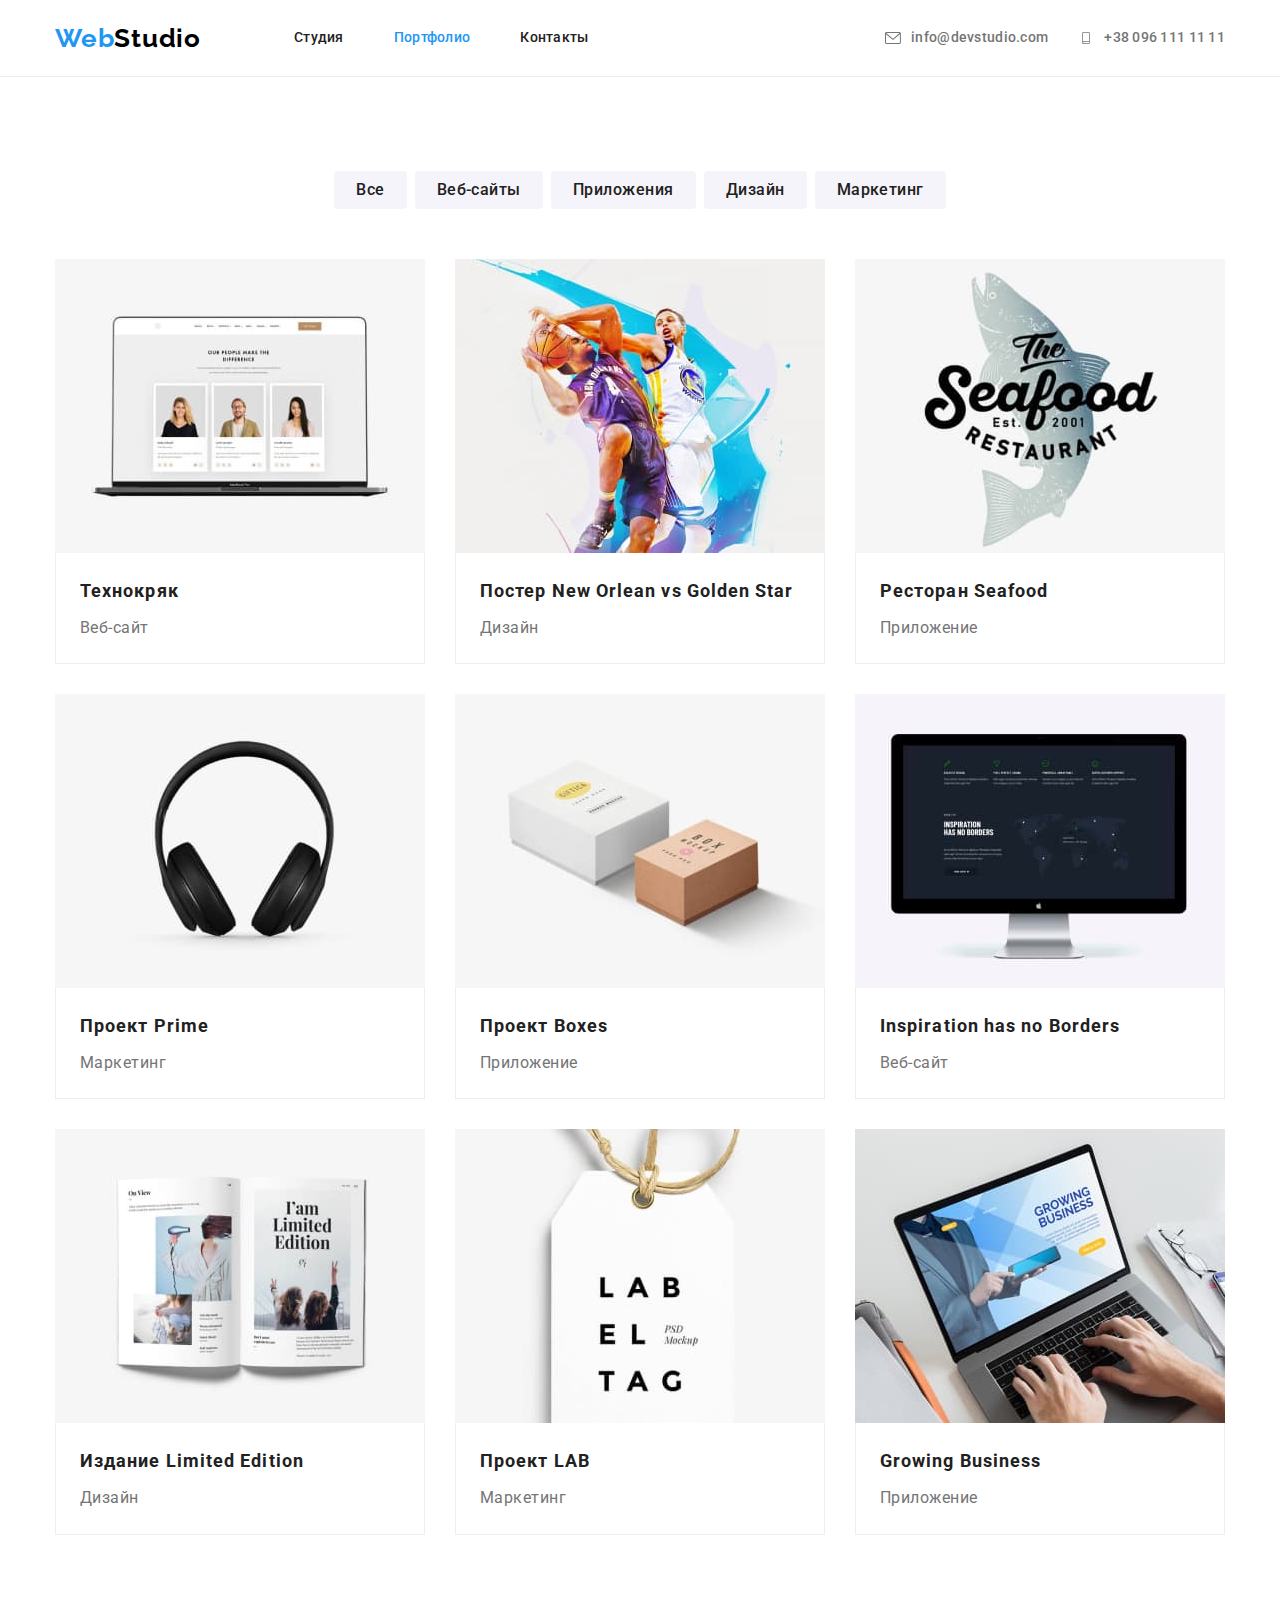
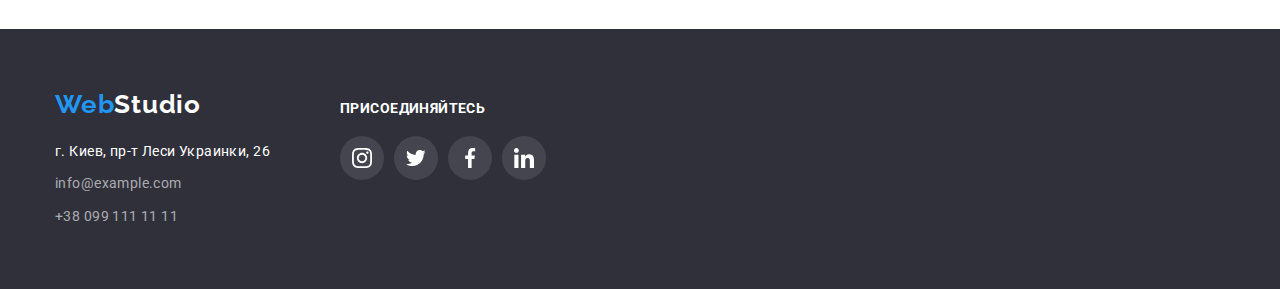
==== commit 2610ece7: "Исправляет ошибки в дз" ====
--- a/portfolio.html
+++ b/portfolio.html
@@ -24,14 +24,14 @@
 					<a href="./index.html" class="link logo">
 						<span class="logo-web">Web</span><span class="logo-studio">Studio</span></a
 					>
-					<ul class="site-nav list">
+					<ul class="site-nav">
 						<li class="item"><a href="./index.html" class="link">Студия</a></li>
 						<li class="item"><a href="./portfolio.html" class="link current">Портфолио</a></li>
 						<li class="item"><a href="" class="link">Контакты</a></li>
 					</ul>
 				</nav>
 
-				<ul class="contacts list">
+				<ul class="contacts">
 					<li class="item">
 						<a href="mailto:info@devstudio.com" class="contacts-header link">
 							<svg class="icon-envelope">
@@ -55,7 +55,7 @@
 			<section class="section">
 				<div class="container portfolio">
 					<h1 class="visually-hidden">Портфолио</h1>
-					<ul class="button-list list">
+					<ul class="button-list">
 						<li class="button-item"><button type="button" class="portfolio-button">Все</button></li>
 						<li class="button-item"><button type="button" class="portfolio-button">Веб-сайты</button></li>
 						<li class="button-item"><button type="button" class="portfolio-button">Приложения</button></li>
@@ -64,7 +64,7 @@
 					</ul>
 				</div>
 				<div class="container">
-					<ul class="gallery list">
+					<ul class="gallery">
 						<li class="item">
 							<a href="" class="link">
 								<img src="./images/tehnokryak.jpg" alt="" width="370" />
@@ -164,7 +164,7 @@
 				</div>
 				<div class="join-container">
 					<p class="text-footer">Присоединяйтесь</p>
-					<ul class="social-list footer list">
+					<ul class="social-list">
 						<li class="social-item">
 							<a href="" class="social-link">
 								<svg class="icon" width="20" height="20">
--- a/css/styles.css
+++ b/css/styles.css
@@ -33,7 +33,7 @@
 	white-space: nowrap;
 }
 
-.list {
+ul {
 	list-style: none;
 	margin: 0;
 	padding: 0;
@@ -192,6 +192,7 @@
 	width: 16px;
 	height: 12px;
 	margin-right: 10px;
+	align-self: center;
 	fill: currentColor;
 }
 
@@ -199,6 +200,7 @@
 	width: 16px;
 	height: 12px;
 	margin-right: 10px;
+	align-self: center;
 	fill: currentColor;
 }
 
@@ -518,7 +520,7 @@
 	fill: var(--text-white);
 }
 
-.footer .social-item:not(:last-child) {
+.page-footer .social-item:not(:last-child) {
 	margin-right: 10px;
 }
 
@@ -541,6 +543,7 @@
 	font-size: 16px;
 	line-height: 1.6;
 	letter-spacing: 0.03em;
+	cursor: pointer;
 }
 
 .button-item:not(:last-child) {
